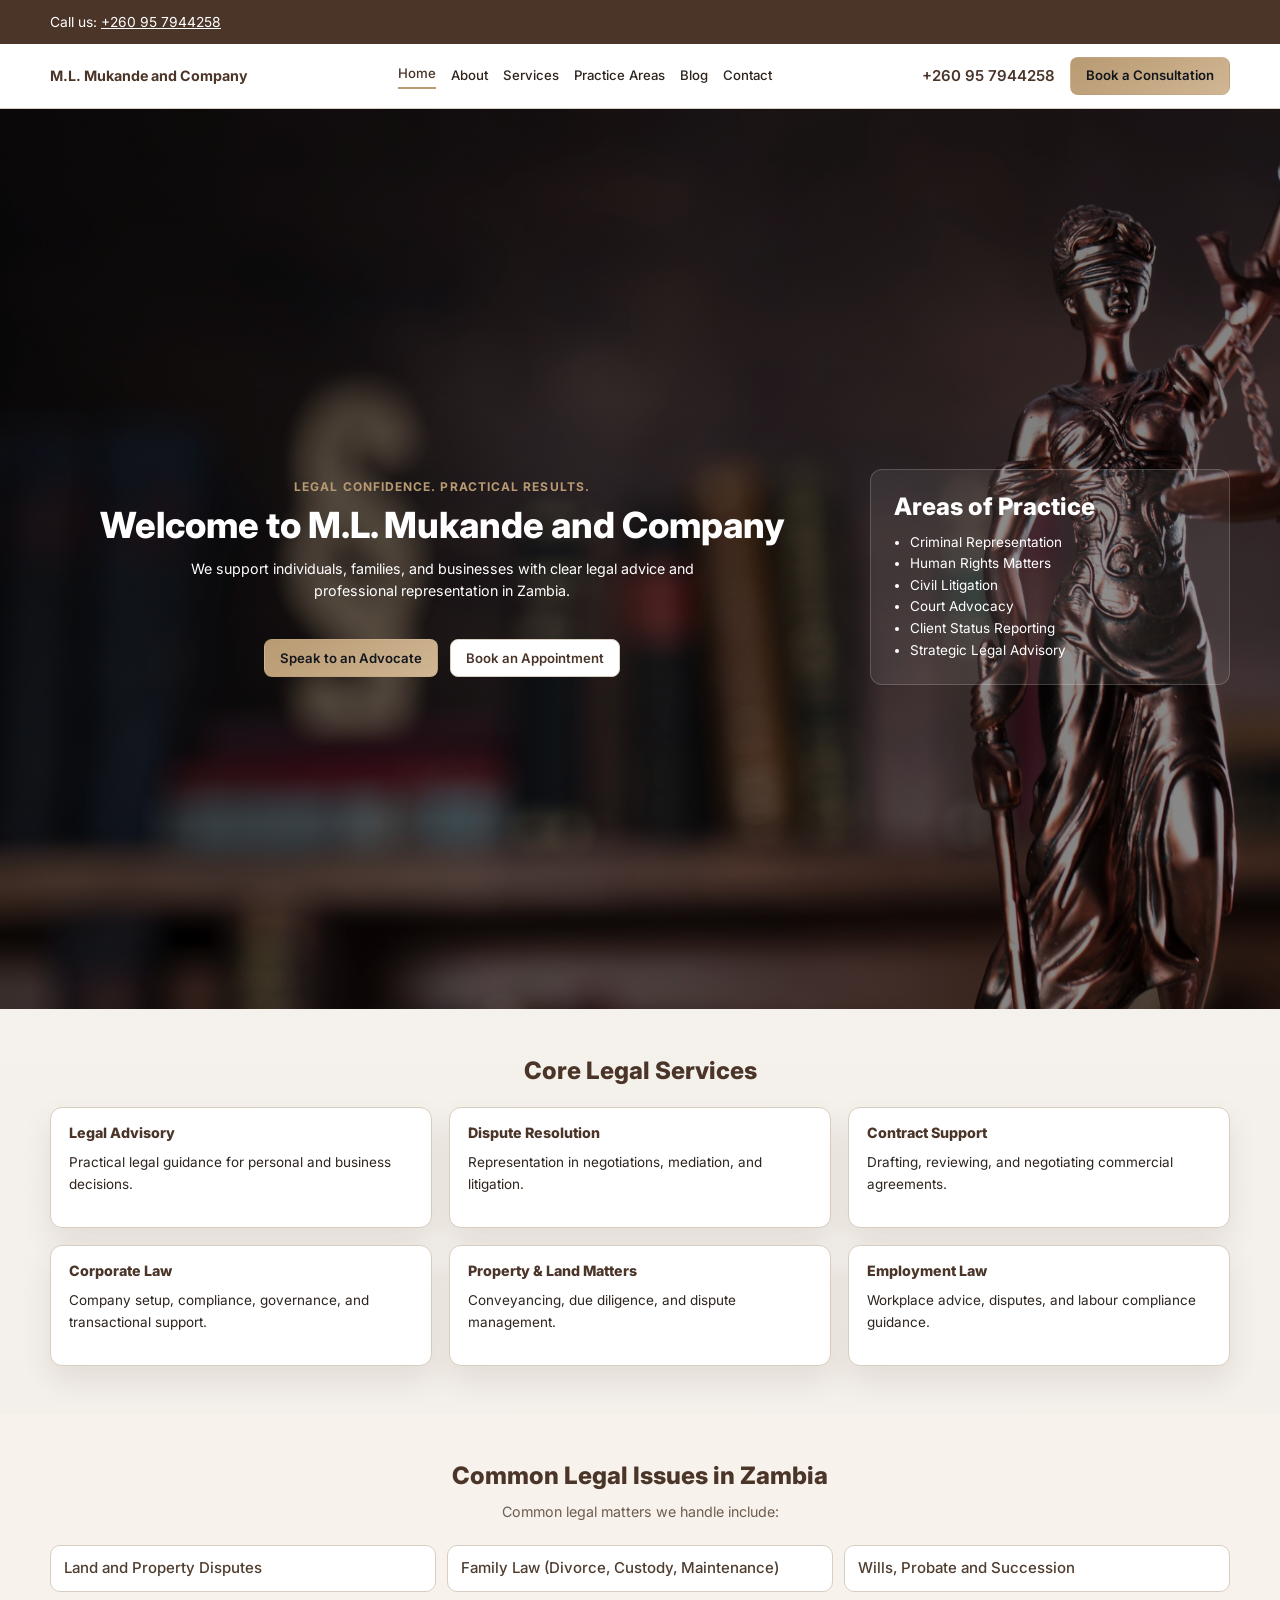
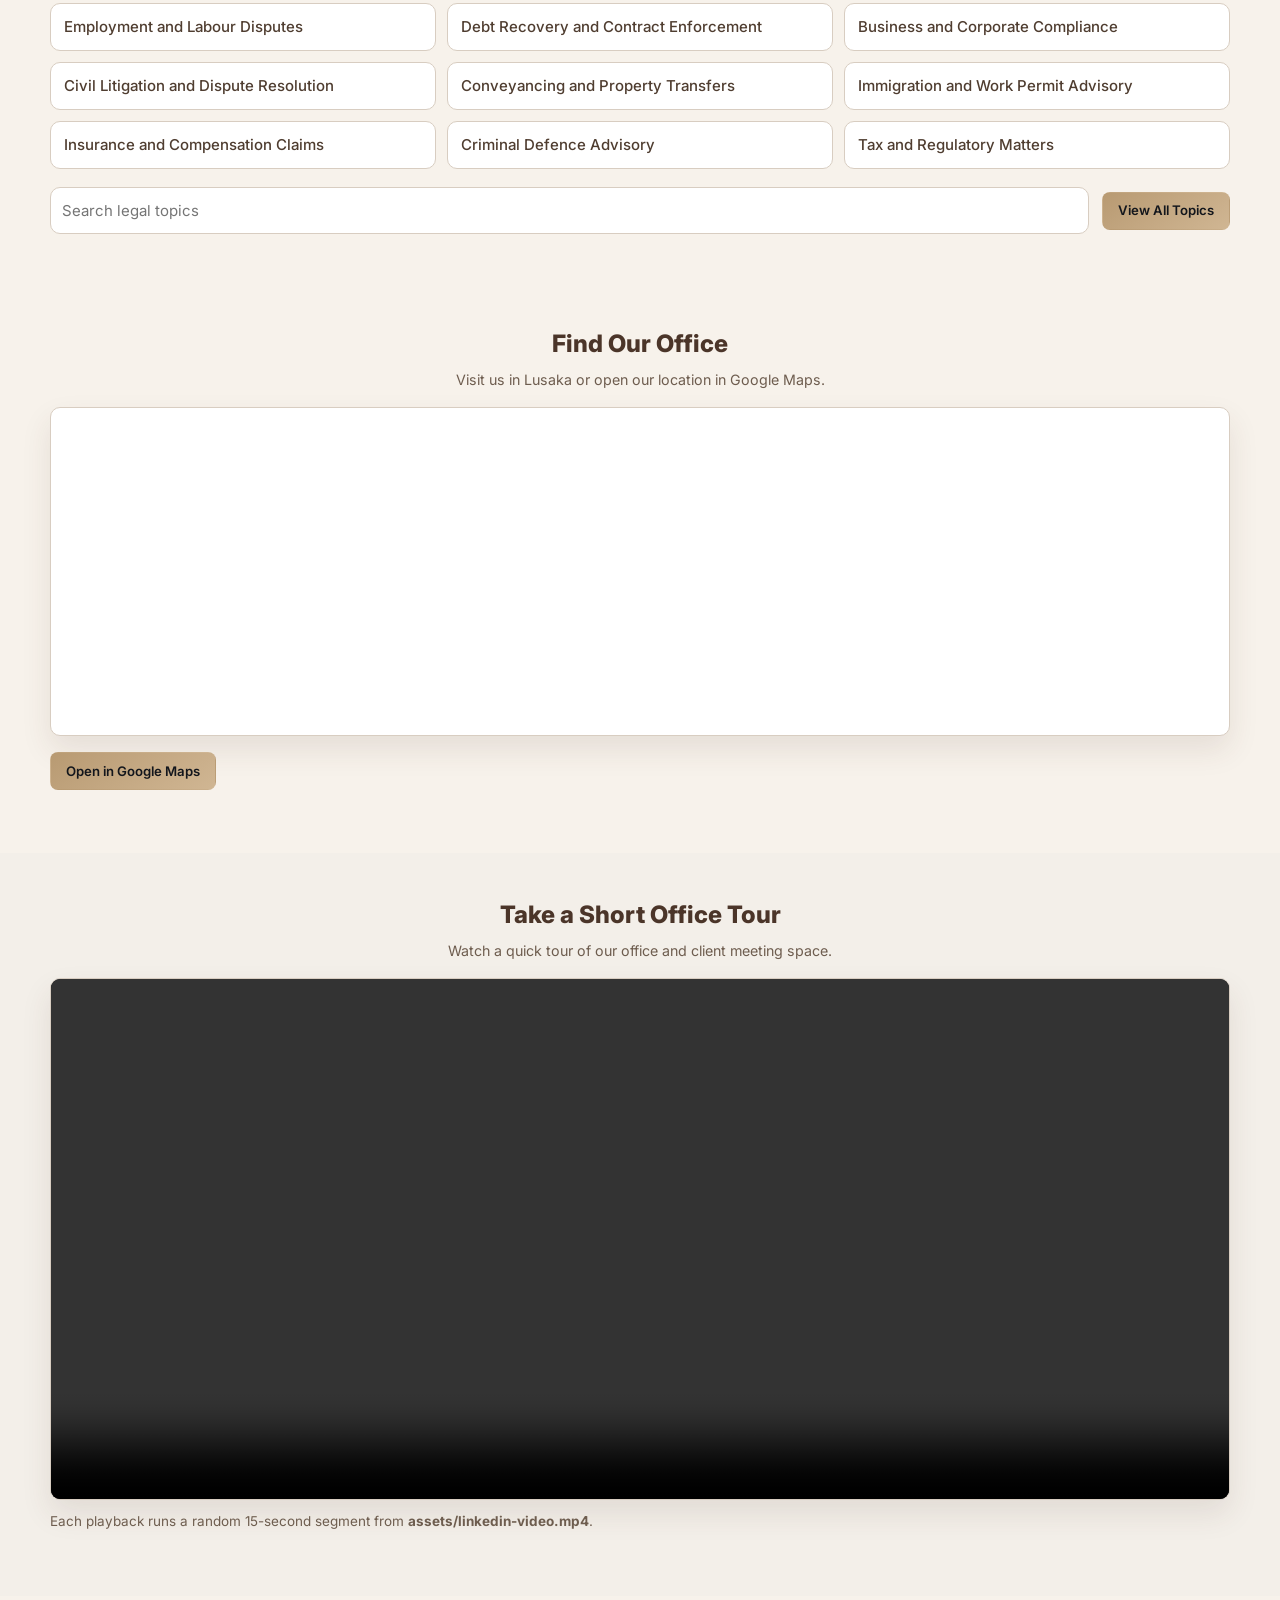
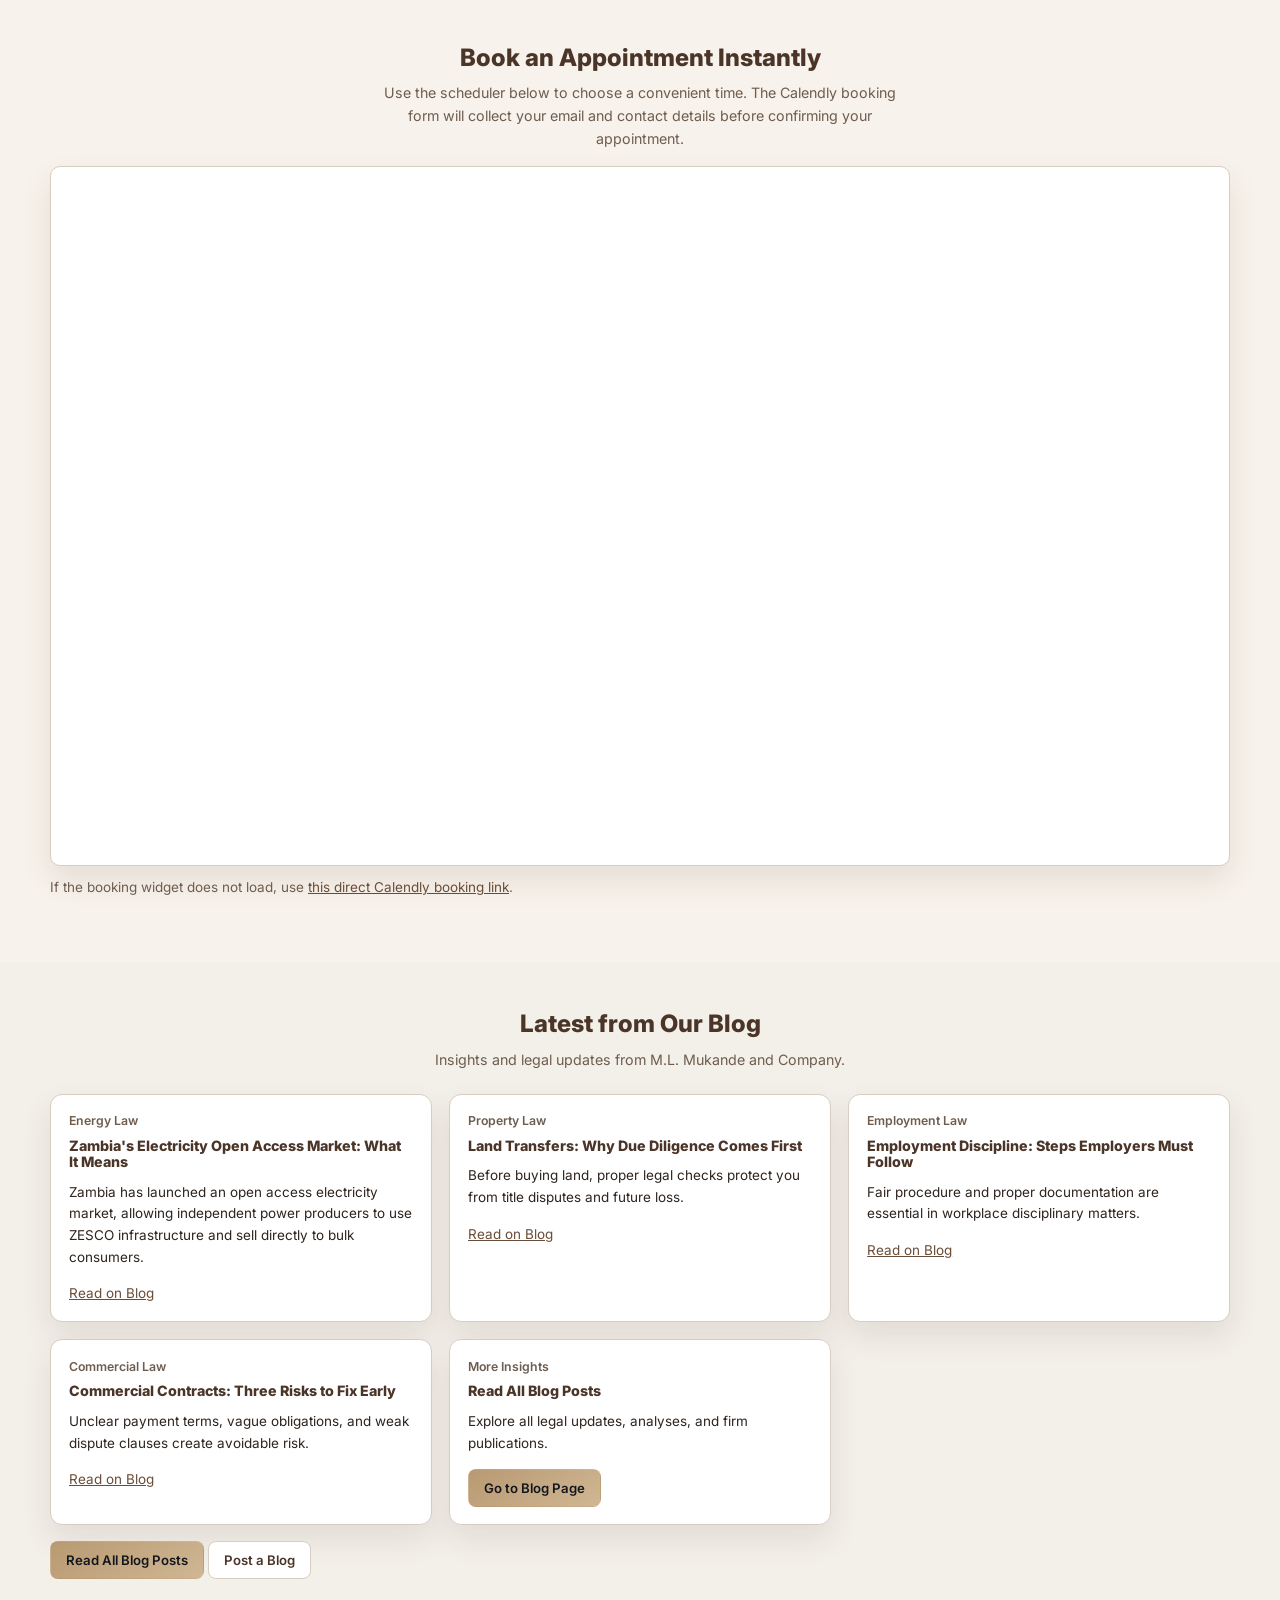
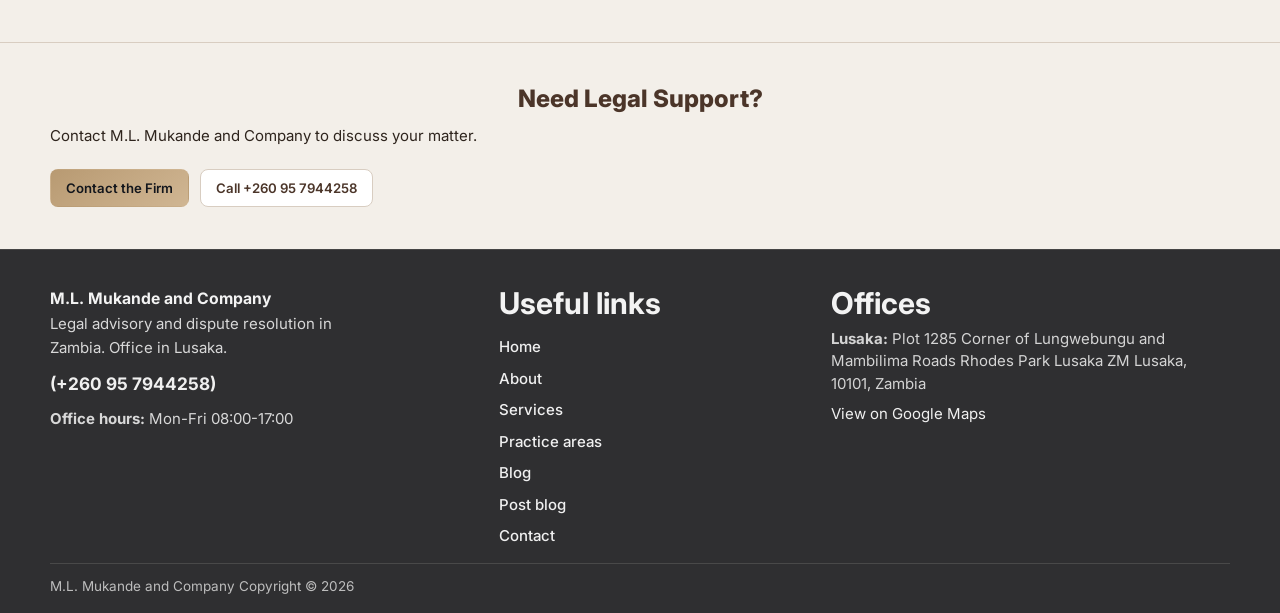
==== index.html @ 481af357 "Create dedicated M.L. Mukande and Company website. Clone the legal site structure into a separate pr" ====
﻿<!doctype html>
<html lang="en">
<head>
  <meta charset="UTF-8">
  <meta name="viewport" content="width=device-width, initial-scale=1.0">
  <title>M.L. Mukande and Company | Trusted Legal Services in Lusaka</title>
  <meta name="description" content="M.L. Mukande and Company provides legal advisory, dispute resolution, and representation services in Lusaka, Zambia.">
  <link rel="stylesheet" href="./styles.css">
</head>
<body>
  <a class="skip-link" href="#main-content">Skip to main content</a>

  <div class="top-contact-bar">
    <div class="container top-contact-inner">
      <p>Call us: <a href="tel:+260957944258">+260 95 7944258</a></p>
    </div>
  </div>

  <header class="site-header">
    <div class="container header-inner">
      <a href="./index.html" class="logo" aria-label="M.L. Mukande and Company home">
        <span>M.L. Mukande and Company</span>
      </a>
      <button class="menu-toggle" aria-expanded="false" aria-controls="primary-nav">Menu</button>
      <nav class="primary-nav" id="primary-nav" aria-label="Primary">
        <a class="active" href="./index.html">Home</a>
        <a href="./about.html">About</a>
        <a href="./services.html">Services</a>
        <a href="./practice-areas.html">Practice Areas</a>
        <a href="./blog.html">Blog</a>
        <a href="./contact.html">Contact</a>
      </nav>
      <div class="header-actions">
        <a class="phone-link" href="tel:+260957944258">+260 95 7944258</a>
        <a class="btn btn-primary" href="./contact.html#contact-form-panel">Book a Consultation</a>
      </div>
    </div>
  </header>

  <main id="main-content">
    <section class="hero section">
      <div class="container hero-grid">
        <div class="hero-copy">
          <p class="eyebrow">Legal Confidence. Practical Results.</p>
          <h1>Welcome to M.L. Mukande and Company</h1>
          <p class="hero-support">We support individuals, families, and businesses with clear legal advice and professional representation in Zambia.</p>
          <div class="hero-cta-group">
            <a class="btn btn-primary" href="./contact.html#contact-form-panel">Speak to an Advocate</a>
            <a class="btn btn-secondary" href="#book-appointment">Book an Appointment</a>
          </div>
        </div>
        <aside class="hero-card">
          <h2>Areas of Practice</h2>
          <ul class="feature-list">
            <li>Criminal Representation</li>
            <li>Human Rights Matters</li>
            <li>Civil Litigation</li>
            <li>Court Advocacy</li>
            <li>Client Status Reporting</li>
            <li>Strategic Legal Advisory</li>
          </ul>
        </aside>
      </div>
    </section>

    <section class="section">
      <div class="container">
        <h2>Core Legal Services</h2>
        <div class="card-grid">
          <article class="info-card">
            <h3>Legal Advisory</h3>
            <p>Practical legal guidance for personal and business decisions.</p>
          </article>
          <article class="info-card">
            <h3>Dispute Resolution</h3>
            <p>Representation in negotiations, mediation, and litigation.</p>
          </article>
          <article class="info-card">
            <h3>Contract Support</h3>
            <p>Drafting, reviewing, and negotiating commercial agreements.</p>
          </article>
          <article class="info-card">
            <h3>Corporate Law</h3>
            <p>Company setup, compliance, governance, and transactional support.</p>
          </article>
          <article class="info-card">
            <h3>Property &amp; Land Matters</h3>
            <p>Conveyancing, due diligence, and dispute management.</p>
          </article>
          <article class="info-card">
            <h3>Employment Law</h3>
            <p>Workplace advice, disputes, and labour compliance guidance.</p>
          </article>
        </div>
      </div>
    </section>

    <section class="section section-muted" id="common-legal-issues">
      <div class="container">
        <h2>Common Legal Issues in Zambia</h2>
        <p class="hero-support">Common legal matters we handle include:</p>
        <ul class="issues-grid" id="issues-list">
          <li class="issue-item">Land and Property Disputes</li>
          <li class="issue-item">Family Law (Divorce, Custody, Maintenance)</li>
          <li class="issue-item">Wills, Probate and Succession</li>
          <li class="issue-item">Employment and Labour Disputes</li>
          <li class="issue-item">Debt Recovery and Contract Enforcement</li>
          <li class="issue-item">Business and Corporate Compliance</li>
          <li class="issue-item">Civil Litigation and Dispute Resolution</li>
          <li class="issue-item">Conveyancing and Property Transfers</li>
          <li class="issue-item">Immigration and Work Permit Advisory</li>
          <li class="issue-item">Insurance and Compensation Claims</li>
          <li class="issue-item">Criminal Defence Advisory</li>
          <li class="issue-item">Tax and Regulatory Matters</li>
        </ul>
        <div class="issues-actions">
          <input
            class="issues-search"
            id="issues-search"
            type="search"
            placeholder="Search legal topics"
            aria-label="Search legal topics">
          <a class="btn btn-primary" href="./practice-areas.html">View All Topics</a>
        </div>
      </div>
    </section>

    <section class="section section-muted">
      <div class="container">
        <h2>Find Our Office</h2>
        <p class="hero-support">Visit us in Lusaka or open our location in Google Maps.</p>
        <div class="map-frame">
          <iframe
            title="M.L. Mukande and Company location map"
            src="https://www.google.com/maps?q=-15.4066739,28.3031119&z=17&output=embed"
            loading="lazy"
            referrerpolicy="no-referrer-when-downgrade"
            allowfullscreen></iframe>
        </div>
        <p class="section-cta-inline">
          <a class="btn btn-primary" href="https://www.google.com/maps/place/M.L.+Mukande+and+Company/data=!4m7!3m6!1s0x19408b99202123a7:0xde2181cd76dab82d!8m2!3d-15.4066739!4d28.3031119!16s%2Fg%2F11n5r_1ypg!19sChIJpyMhIJmLQBkRLbjads2BId4" target="_blank" rel="noopener noreferrer">Open in Google Maps</a>
        </p>
      </div>
    </section>

    <section class="section" id="office-tour">
      <div class="container">
        <h2>Take a Short Office Tour</h2>
        <p class="hero-support">Watch a quick tour of our office and client meeting space.</p>
        <div class="video-panel">
          <video class="office-tour-video" controls muted playsinline preload="metadata">
            <source src="./assets/linkedin-video.mp4" type="video/mp4">
            Your browser does not support HTML5 video playback.
          </video>
        </div>
        <p class="video-note">Each playback runs a random 15-second segment from <strong>assets/linkedin-video.mp4</strong>.</p>
      </div>
    </section>

    <section class="section section-muted" id="book-appointment">
      <div class="container">
        <h2>Book an Appointment Instantly</h2>
        <p class="hero-support">Use the scheduler below to choose a convenient time. The Calendly booking form will collect your email and contact details before confirming your appointment.</p>
        <div
          class="calendly-inline-widget"
          data-url="https://calendly.com/support-gymz/30min?hide_gdpr_banner=1"
          style="min-width:320px;height:700px;"></div>
        <p class="video-note">If the booking widget does not load, use <a href="https://calendly.com/support-gymz/30min" target="_blank" rel="noopener noreferrer">this direct Calendly booking link</a>.</p>
      </div>
    </section>

    <section class="section">
      <div class="container">
        <h2>Latest from Our Blog</h2>
        <p class="hero-support">Insights and legal updates from M.L. Mukande and Company.</p>
        <div id="home-blog-preview" class="card-grid"></div>
        <p class="section-cta-inline">
          <a class="btn btn-primary" href="./blog.html">Read All Blog Posts</a>
          <a class="btn btn-secondary" href="./post-blog.html">Post a Blog</a>
        </p>
      </div>
    </section>

    <section class="section final-cta">
      <div class="container final-cta-inner">
        <h2>Need Legal Support?</h2>
        <p>Contact M.L. Mukande and Company to discuss your matter.</p>
        <div class="hero-cta-group">
          <a class="btn btn-primary" href="./contact.html#contact-form-panel">Contact the Firm</a>
          <a class="btn btn-secondary" href="tel:+260957944258">Call +260 95 7944258</a>
        </div>
      </div>
    </section>
  </main>

  <footer class="site-footer">
    <div class="container footer-grid">
      <div class="footer-brand">
        <a href="./index.html" class="logo">
          <span>M.L. Mukande and Company</span>
        </a>
        <p>Legal advisory and dispute resolution in Zambia. Office in Lusaka.</p>
        <p class="footer-contact-strong"><a href="tel:+260957944258">(+260 95 7944258)</a></p>
        <p class="footer-contact-item"><strong>Office hours:</strong> Mon-Fri 08:00-17:00</p>
      </div>
      <nav class="footer-links" aria-label="Useful links">
        <h3 class="footer-title">Useful links</h3>
        <a href="./index.html">Home</a>
        <a href="./about.html">About</a>
        <a href="./services.html">Services</a>
        <a href="./practice-areas.html">Practice areas</a>
        <a href="./blog.html">Blog</a>
        <a href="./post-blog.html">Post blog</a>
        <a href="./contact.html">Contact</a>
      </nav>
      <div class="footer-offices">
        <h3 class="footer-title">Offices</h3>
        <p class="footer-contact-item"><strong>Lusaka:</strong> Plot 1285 Corner of Lungwebungu and Mambilima Roads Rhodes Park Lusaka ZM Lusaka, 10101, Zambia</p>
        <p class="footer-contact-item"><a href="https://www.google.com/maps/place/M.L.+Mukande+and+Company/data=!4m7!3m6!1s0x19408b99202123a7:0xde2181cd76dab82d!8m2!3d-15.4066739!4d28.3031119!16s%2Fg%2F11n5r_1ypg!19sChIJpyMhIJmLQBkRLbjads2BId4" target="_blank" rel="noopener noreferrer">View on Google Maps</a></p>
      </div>
    </div>
    <div class="container footer-bottom">
      <p class="disclaimer">M.L. Mukande and Company Copyright &copy; 2026</p>
    </div>
  </footer>

  <script src="./blog.js"></script>
  <script src="https://assets.calendly.com/assets/external/widget.js" async></script>
  <script src="./site.js"></script>
</body>
</html>
---- styles.css ----
@import url("https://fonts.googleapis.com/css2?family=Inter:wght@400;500;600;700;800&display=swap");

:root {
  --bg: #f3efe9;
  --surface: #ffffff;
  --surface-muted: #f7f2eb;
  --text: #2e241d;
  --text-muted: #6e5d4f;
  --border: #d8cdc1;
  --brand: #4b3529;
  --brand-soft: #6a4d38;
  --gold: #b89a72;
  --gold-soft: #d0b693;
  --radius: 12px;
  --shadow: 0 14px 30px rgba(75, 53, 41, 0.1);
}

*,
*::before,
*::after {
  box-sizing: border-box;
}

html {
  scroll-behavior: smooth;
  font-size: 15px;
}

body {
  margin: 0;
  font-family: "Inter", "Segoe UI", Tahoma, Geneva, Verdana, sans-serif;
  color: var(--text);
  background: linear-gradient(180deg, #f8f6f2 0%, var(--bg) 28%);
  line-height: 1.6;
}

.container {
  width: min(1180px, 94%);
  margin-inline: auto;
}

.skip-link {
  position: absolute;
  left: -9999px;
  top: 0;
}

.skip-link:focus {
  left: 1rem;
  top: 1rem;
  background: #fff;
  color: var(--brand);
  border: 1px solid var(--brand);
  border-radius: 8px;
  padding: 0.55rem 0.8rem;
}

a {
  color: var(--brand-soft);
}

a:focus-visible,
button:focus-visible,
input:focus-visible,
textarea:focus-visible {
  outline: 2px solid var(--gold);
  outline-offset: 2px;
}

.top-contact-bar {
  background: var(--brand);
  color: #fff;
  font-size: 0.92rem;
}

.top-contact-inner {
  min-height: 44px;
  display: flex;
  align-items: center;
}

.top-contact-inner p {
  margin: 0;
}

.top-contact-inner a {
  color: #fff;
}

.site-header {
  position: sticky;
  top: 0;
  z-index: 10;
  background: rgba(255, 255, 255, 0.96);
  backdrop-filter: blur(8px);
  border-bottom: 1px solid var(--border);
}

.header-inner {
  display: flex;
  align-items: center;
  justify-content: space-between;
  gap: 1rem;
  min-height: 64px;
}

.logo {
  display: inline-flex;
  align-items: center;
  gap: 0.5rem;
  text-decoration: none;
  color: var(--brand);
  font-weight: 700;
  font-size: 0.95rem;
}

.logo-mark {
  width: 40px;
  height: 40px;
  object-fit: contain;
  border-radius: 6px;
  background: #fff;
  flex: 0 0 auto;
}

.primary-nav {
  display: none;
  gap: 1rem;
  font-size: 0.88rem;
}

.primary-nav a,
.footer-links a {
  text-decoration: none;
  color: var(--text);
  font-weight: 500;
}

.primary-nav a.active {
  color: var(--brand);
  border-bottom: 2px solid var(--gold);
  padding-bottom: 0.2rem;
}

.menu-toggle {
  border: 1px solid var(--border);
  background: #fff;
  color: var(--text);
  padding: 0.55rem 0.82rem;
  border-radius: 8px;
}

.header-actions {
  display: none;
  align-items: center;
  gap: 1rem;
}

.phone-link {
  color: var(--brand);
  text-decoration: none;
  font-weight: 600;
  white-space: nowrap;
}

.btn {
  display: inline-flex;
  justify-content: center;
  align-items: center;
  min-height: 38px;
  padding: 0.5rem 1rem;
  border-radius: 8px;
  text-decoration: none;
  font-weight: 600;
  font-size: 0.88rem;
  border: 1px solid transparent;
  cursor: pointer;
  transition: 180ms ease;
}

.btn-primary {
  background: linear-gradient(145deg, var(--gold), var(--gold-soft));
  color: #13161c;
}

.btn-secondary {
  background: #fff;
  color: var(--brand);
  border-color: var(--border);
}

.btn-primary:hover,
.btn-secondary:hover {
  transform: translateY(-1px);
}

.section {
  padding: 3.2rem 0;
}

.section-muted {
  background: var(--surface-muted);
}

h1,
h2,
h3 {
  margin: 0 0 0.75rem;
  line-height: 1.15;
  font-weight: 800;
  color: var(--brand);
}

main h1,
main h2 {
  text-align: center;
}

main .hero-copy h1,
main .hero-copy .eyebrow,
main .hero-copy .hero-support,
main .page-hero .eyebrow,
main .page-hero .hero-support,
main .section > .container > .hero-support {
  text-align: center;
  margin-inline: auto;
}

main .hero-card h2,
main .info-card h2,
main .info-card h3,
main .contact-panel h2,
main .blog-card h2 {
  text-align: left;
}

h1 {
  font-size: clamp(1.7rem, 3.5vw, 2.4rem);
}

h2 {
  font-size: clamp(1.15rem, 2.2vw, 1.6rem);
}

h3 {
  font-size: 0.95rem;
}

p {
  margin: 0 0 1rem;
}

.eyebrow {
  color: var(--gold);
  text-transform: uppercase;
  letter-spacing: 0.09em;
  font-size: 0.8rem;
  font-weight: 700;
  margin-bottom: 0.6rem;
}

.hero {
  background-image:
    linear-gradient(112deg, rgba(0, 0, 0, 0.62), rgba(0, 0, 0, 0.45)),
    url("./assets/Background.jpg");
  background-size: cover;
  background-position: center;
  background-repeat: no-repeat;
  color: #f8f6f2;
  min-height: 100vh;
}

.hero.section {
  padding: 0;
}

.hero .container {
  min-height: 100vh;
  display: grid;
  align-items: center;
  padding-top: clamp(5.5rem, 10vh, 7.5rem);
  padding-bottom: clamp(2.5rem, 6vh, 4rem);
}

.hero h1,
.hero h2,
.hero h3 {
  color: #fff;
}

.hero-support {
  color: var(--text-muted);
  max-width: 60ch;
  font-size: 0.95rem;
}

.hero .hero-support {
  color: #ffffff;
}

.hero-grid {
  display: grid;
  grid-template-columns: 1fr;
  gap: 1.4rem;
  align-items: center;
  min-height: min(720px, calc(100vh - 10rem));
}

.hero-copy {
  display: flex;
  flex-direction: column;
  align-items: center;
  justify-content: center;
  max-width: 760px;
  margin-inline: auto;
}

.hero-copy .hero-cta-group {
  justify-content: center;
}

.hero-card,
.info-card,
.contact-panel {
  background: var(--surface);
  border: 1px solid var(--border);
  border-radius: var(--radius);
  box-shadow: var(--shadow);
}

.hero-card {
  padding: 1.5rem;
  background: rgba(255, 255, 255, 0.08);
  border-color: rgba(255, 255, 255, 0.18);
  box-shadow: none;
  width: min(100%, 360px);
  margin-inline: auto;
}

.hero-card h2 {
  color: #fff;
}

.feature-list {
  margin: 0.5rem 0 0;
  padding-left: 1.1rem;
  color: #ffffff;
  font-size: 0.9rem;
}

.hero-cta-group {
  display: flex;
  flex-wrap: wrap;
  gap: 0.75rem;
  margin-top: 1.4rem;
}

.card-grid {
  margin-top: 1.5rem;
  display: grid;
  grid-template-columns: 1fr;
  gap: 1.15rem;
}

.info-card {
  padding: 1.1rem 1.2rem;
  font-size: 0.9rem;
}

.issues-grid {
  margin-top: 1.4rem;
  display: grid;
  grid-template-columns: 1fr;
  gap: 0.75rem;
  padding: 0;
}

.issue-item {
  list-style: none;
  background: #fff;
  border: 1px solid var(--border);
  border-radius: 10px;
  padding: 0.72rem 0.84rem;
  font-weight: 500;
  color: #4f3d30;
}

.issues-actions {
  display: grid;
  grid-template-columns: 1fr;
  gap: 0.9rem;
  margin-top: 1.25rem;
}

.issues-search {
  width: 100%;
  border: 1px solid var(--border);
  border-radius: 10px;
  padding: 0.68rem 0.75rem;
  font: inherit;
  background: #fff;
}

.blog-toolbar {
  display: flex;
  flex-wrap: wrap;
  gap: 0.75rem;
  margin-bottom: 1rem;
}

.blog-grid {
  display: grid;
  grid-template-columns: 1fr;
  gap: 1rem;
}

.blog-card {
  background: #fff;
  border: 1px solid var(--border);
  border-radius: var(--radius);
  box-shadow: var(--shadow);
  overflow: hidden;
}

.blog-card-content {
  padding: 1rem 1.1rem;
}

.blog-meta {
  font-size: 0.82rem;
  color: var(--text-muted);
  font-weight: 600;
  margin-bottom: 0.45rem;
}

.blog-card-image {
  width: 100%;
  max-height: 320px;
  object-fit: cover;
}

.blog-details summary {
  cursor: pointer;
  color: var(--brand-soft);
  font-weight: 600;
  margin-bottom: 0.6rem;
}

.form-status {
  margin-top: 0.6rem;
  font-size: 0.9rem;
  color: var(--brand-soft);
  font-weight: 600;
}

.page-hero {
  padding-top: 2.4rem;
  padding-bottom: 2rem;
  background: linear-gradient(180deg, #fbf8f3 0%, #f5f4f1 100%);
}

.steps-list {
  margin: 1rem 0 0;
  padding-left: 1.2rem;
  max-width: 70ch;
}

.steps-list li {
  margin-bottom: 0.7rem;
}

.contact-grid {
  display: grid;
  grid-template-columns: 1fr;
  gap: 1.4rem;
}

.contact-panel {
  padding: 1.45rem;
}

.contact-form {
  display: grid;
  gap: 0.62rem;
}

.contact-form label {
  font-weight: 600;
}

.contact-form input,
.contact-form textarea {
  width: 100%;
  border: 1px solid var(--border);
  border-radius: 10px;
  padding: 0.7rem 0.75rem;
  font: inherit;
}

.map-frame {
  margin-top: 1rem;
  border: 1px solid var(--border);
  border-radius: 10px;
  overflow: hidden;
  box-shadow: var(--shadow);
  background: #fff;
}

.map-frame iframe {
  width: 100%;
  min-height: 320px;
  border: 0;
}

.video-panel {
  margin-top: 1rem;
  background: #fff;
  border: 1px solid var(--border);
  border-radius: 10px;
  box-shadow: var(--shadow);
  overflow: hidden;
}

.office-tour-video {
  width: 100%;
  max-height: 520px;
  display: block;
  background: #000;
}

.video-note {
  margin-top: 0.75rem;
  font-size: 0.9rem;
  color: var(--text-muted);
}

.calendly-inline-widget {
  margin-top: 1rem;
  border: 1px solid var(--border);
  border-radius: 10px;
  box-shadow: var(--shadow);
  background: #fff;
  overflow: hidden;
}

.section-cta-inline {
  margin-top: 1.1rem;
}

.final-cta {
  border-top: 1px solid var(--border);
  padding-top: 2.8rem;
  padding-bottom: 2.8rem;
}

.site-footer {
  border-top: 1px solid #454545;
  background: #2f2f31;
  color: #ececec;
  padding: 2.4rem 0 1rem;
}

.footer-grid {
  display: grid;
  gap: 1.8rem;
  grid-template-columns: 1fr;
}

.footer-links {
  display: flex;
  flex-direction: column;
  gap: 0.5rem;
}

.site-footer .logo {
  color: #f3f3f3;
  font-size: 1.05rem;
}

.site-footer .logo-mark {
  width: 34px;
  height: 34px;
}

.footer-title {
  color: #f3f3f3;
  margin-bottom: 0.45rem;
  font-size: 2rem;
  font-weight: 700;
}

.footer-contact-item {
  margin-bottom: 0.55rem;
  color: #d4d4d4;
  line-height: 1.5;
}

.footer-brand p {
  color: #d8d8d8;
  margin-bottom: 0.7rem;
  max-width: 34ch;
}

.footer-contact-strong {
  font-size: 1.15rem;
  font-weight: 700;
}

.footer-contact-strong a {
  color: #f3f3f3;
  text-decoration: underline;
}

.site-footer a {
  color: #f0f0f0;
  text-decoration: none;
}

.site-footer a:hover {
  color: #ffffff;
  text-decoration: underline;
}

.footer-bottom {
  border-top: 1px solid #494949;
  margin-top: 1rem;
  padding-top: 0.8rem;
  text-align: left;
}

.disclaimer {
  margin: 0;
  color: #bdbdbd;
  font-size: 0.9rem;
}

.primary-nav.nav-open {
  display: flex;
  flex-direction: column;
  position: absolute;
  left: 3%;
  right: 3%;
  top: 84px;
  background: #fff;
  border: 1px solid var(--border);
  border-radius: var(--radius);
  padding: 0.85rem;
  box-shadow: var(--shadow);
}

@media (min-width: 760px) {
  .menu-toggle {
    display: none;
  }

  .primary-nav {
    display: flex;
    align-items: center;
  }

  .header-actions {
    display: flex;
  }

  .hero-grid {
    grid-template-columns: 1fr 360px;
    gap: 2.4rem;
  }

  .hero-card {
    justify-self: end;
    margin-inline: 0;
  }

  .card-grid {
    grid-template-columns: repeat(2, minmax(0, 1fr));
  }

  .contact-grid {
    grid-template-columns: 1fr 1.05fr;
  }

  .issues-grid {
    grid-template-columns: repeat(2, minmax(0, 1fr));
  }

  .issues-actions {
    grid-template-columns: 1fr auto;
    align-items: center;
  }

  .blog-grid {
    grid-template-columns: repeat(2, minmax(0, 1fr));
  }

  .footer-grid {
    grid-template-columns: 1.25fr 0.9fr 1.2fr;
    column-gap: 2.2rem;
    align-items: start;
  }
}

@media (min-width: 1024px) {
  .card-grid {
    grid-template-columns: repeat(3, minmax(0, 1fr));
  }

  .issues-grid {
    grid-template-columns: repeat(3, minmax(0, 1fr));
  }

  .blog-grid {
    grid-template-columns: repeat(3, minmax(0, 1fr));
  }
}
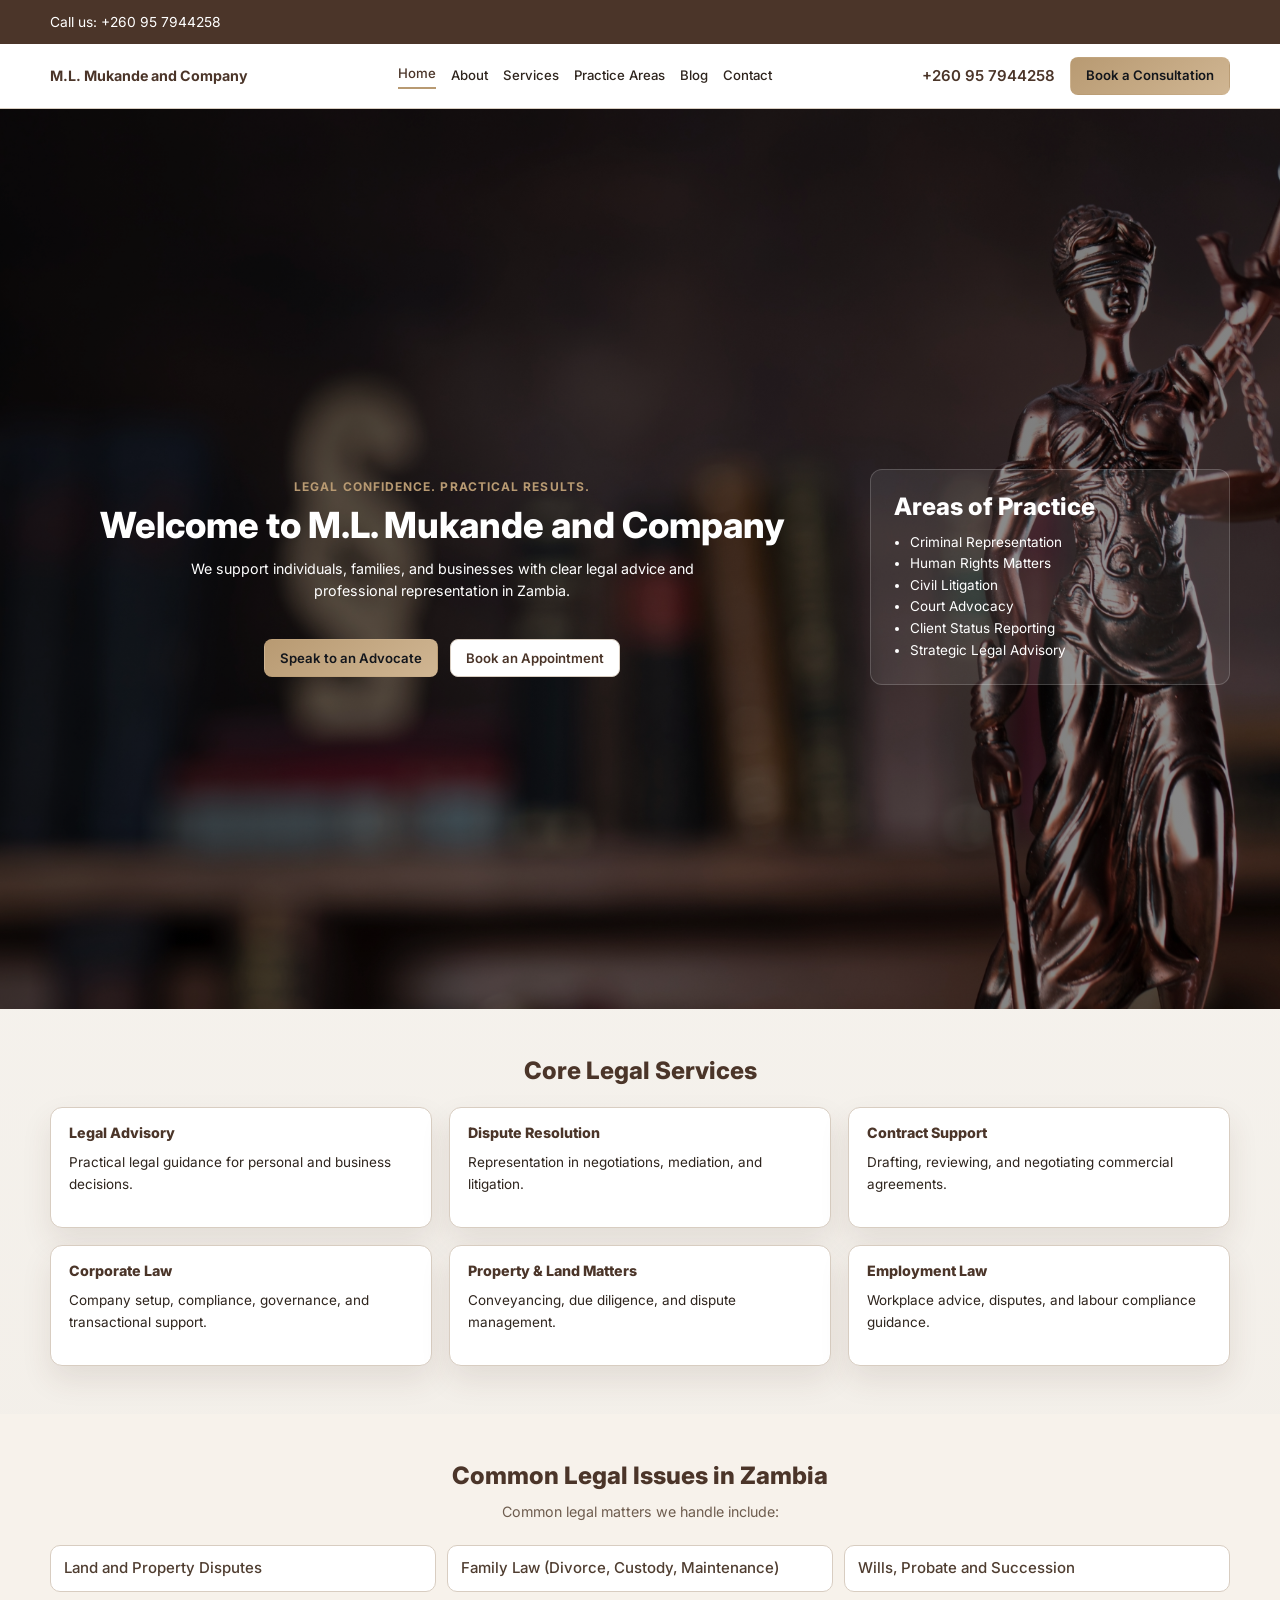
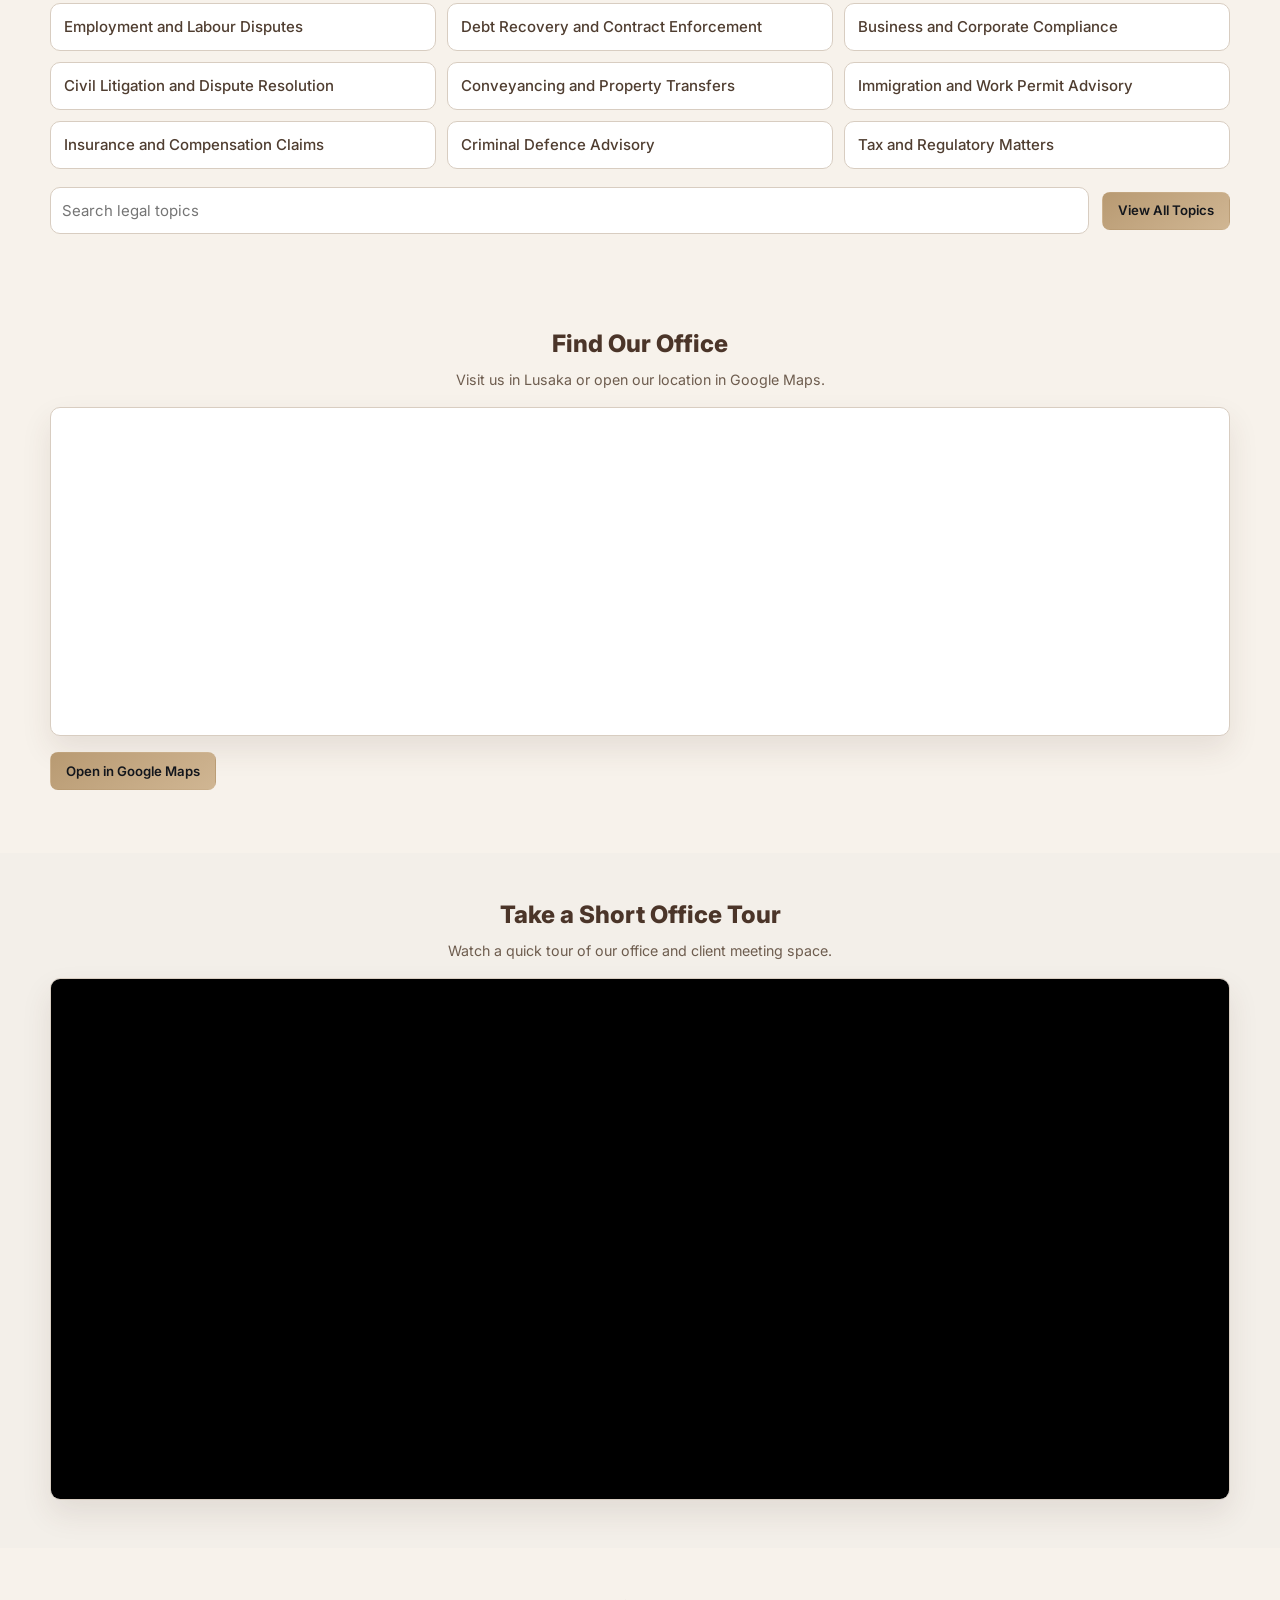
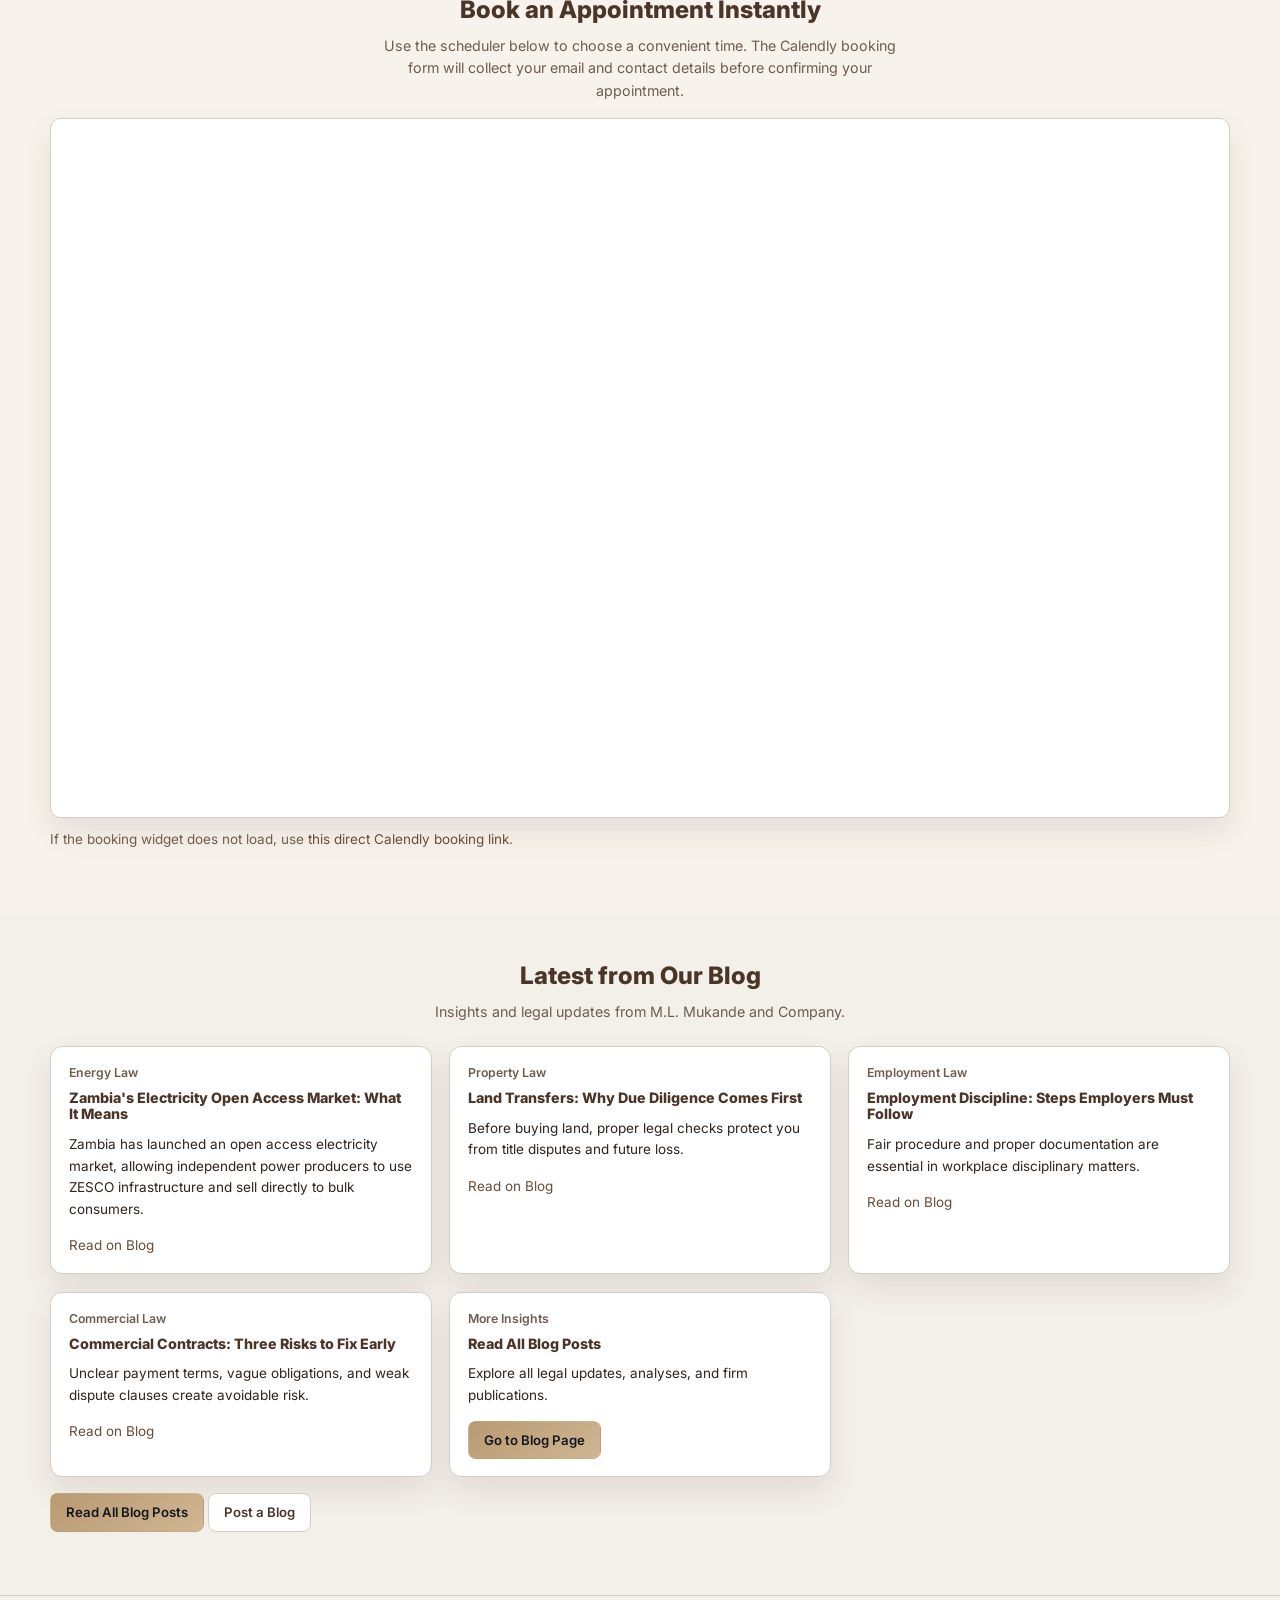
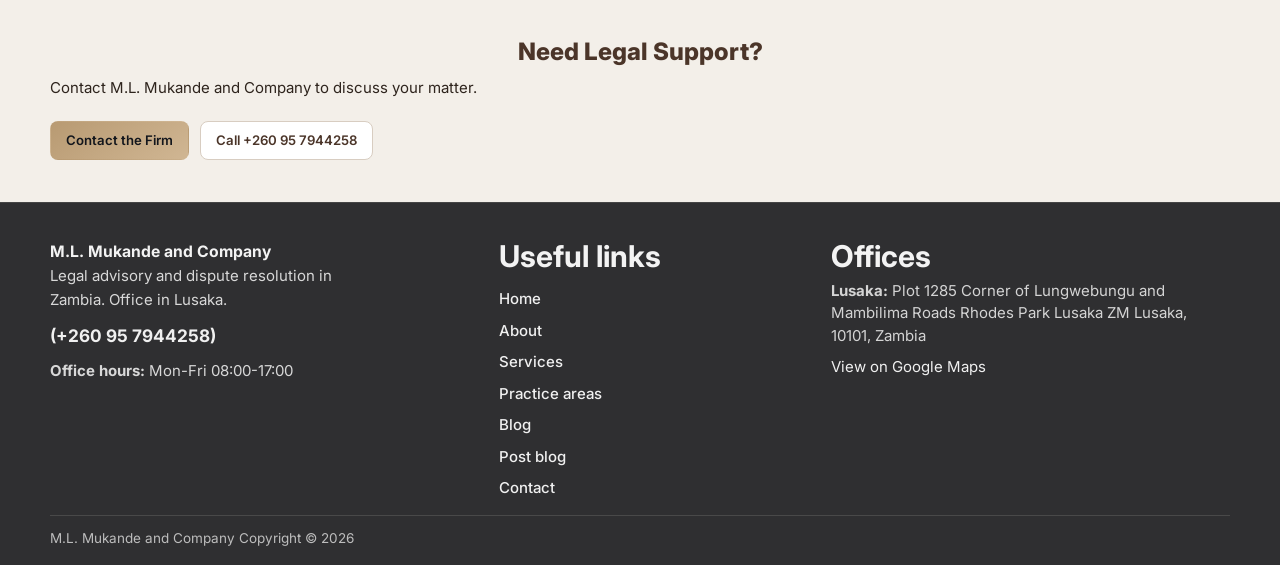
==== commit e1210d7d: "Keep locked UI fully visible. Remove the random clip note text and preserve full header/footer layou" ====
--- a/index.html
+++ b/index.html
@@ -153,7 +153,6 @@
             Your browser does not support HTML5 video playback.
           </video>
         </div>
-        <p class="video-note">Each playback runs a random 15-second segment from <strong>assets/linkedin-video.mp4</strong>.</p>
       </div>
     </section>
 
--- a/styles.css
+++ b/styles.css
@@ -634,6 +634,14 @@
   font-size: 0.9rem;
 }
 
+.is-disabled-control {
+  opacity: 1;
+  cursor: not-allowed !important;
+  pointer-events: none !important;
+  text-decoration: none !important;
+  filter: none !important;
+}
+
 .primary-nav.nav-open {
   display: flex;
   flex-direction: column;
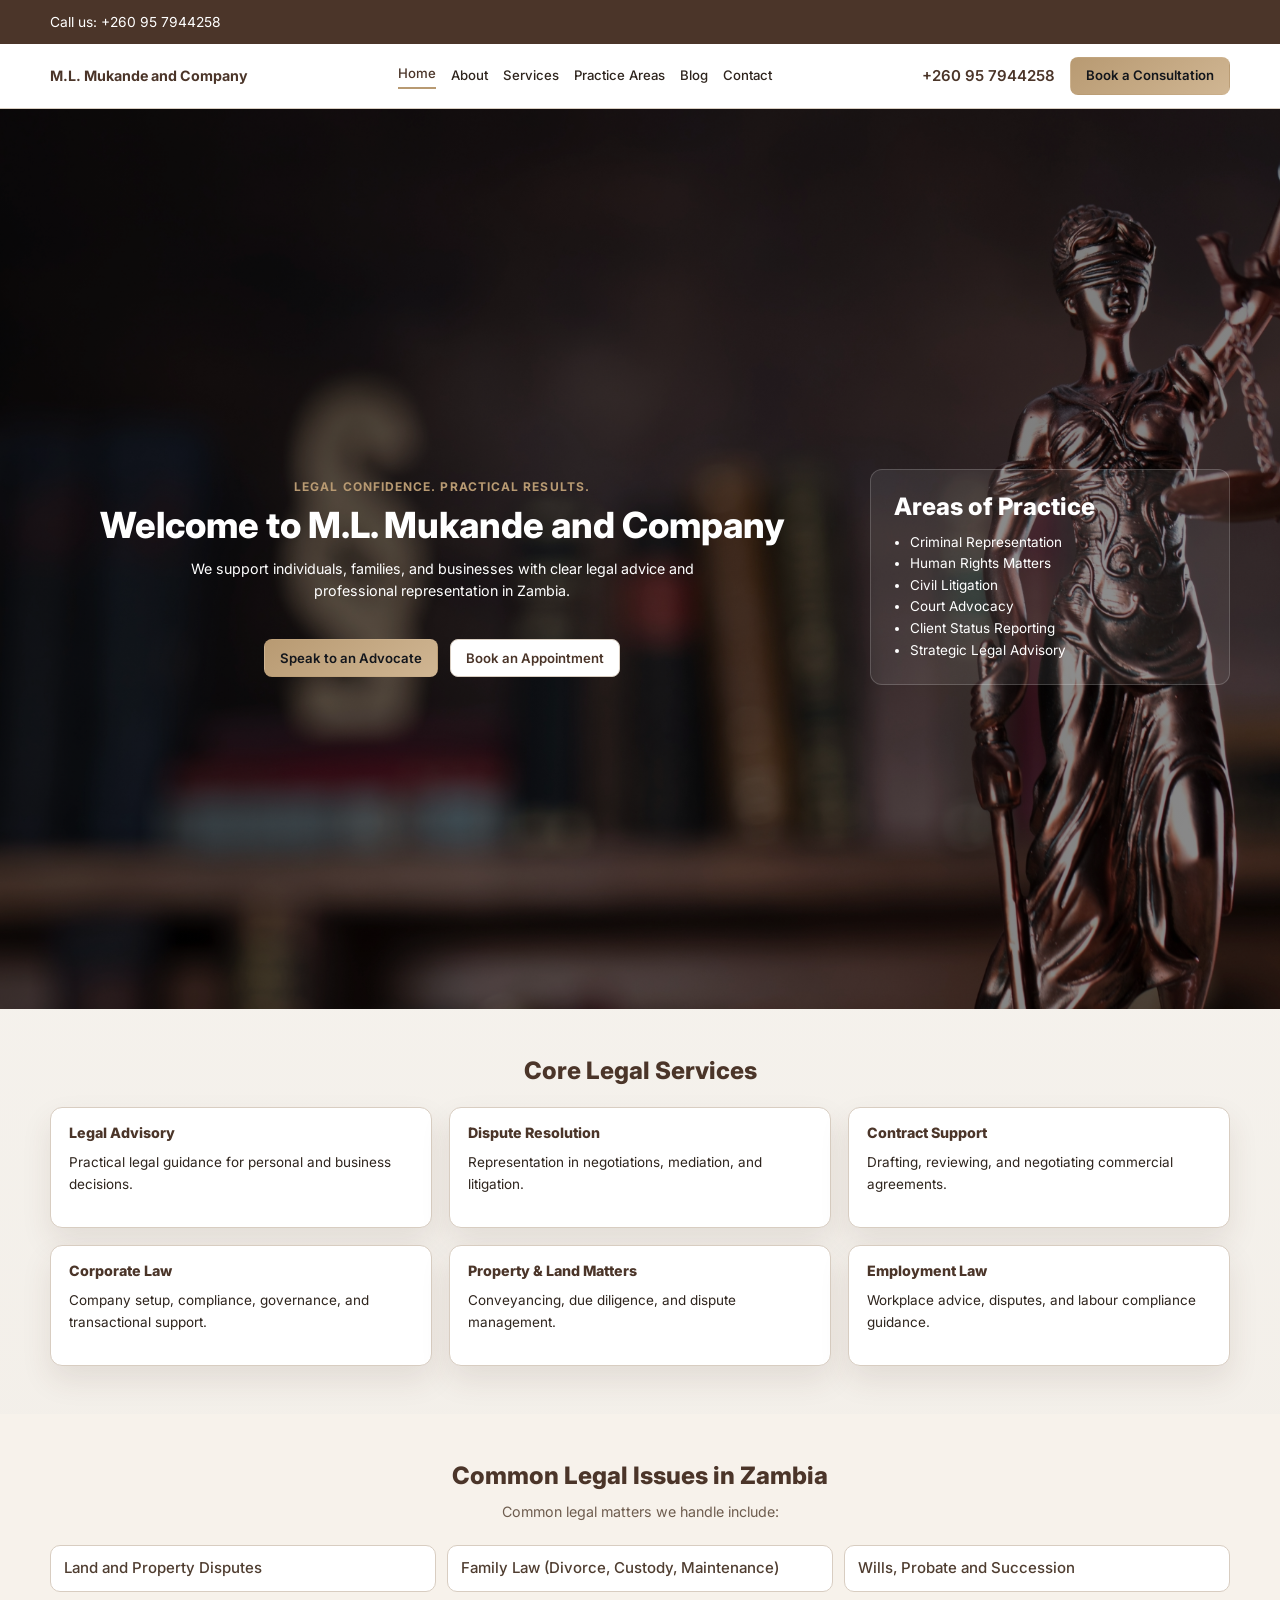
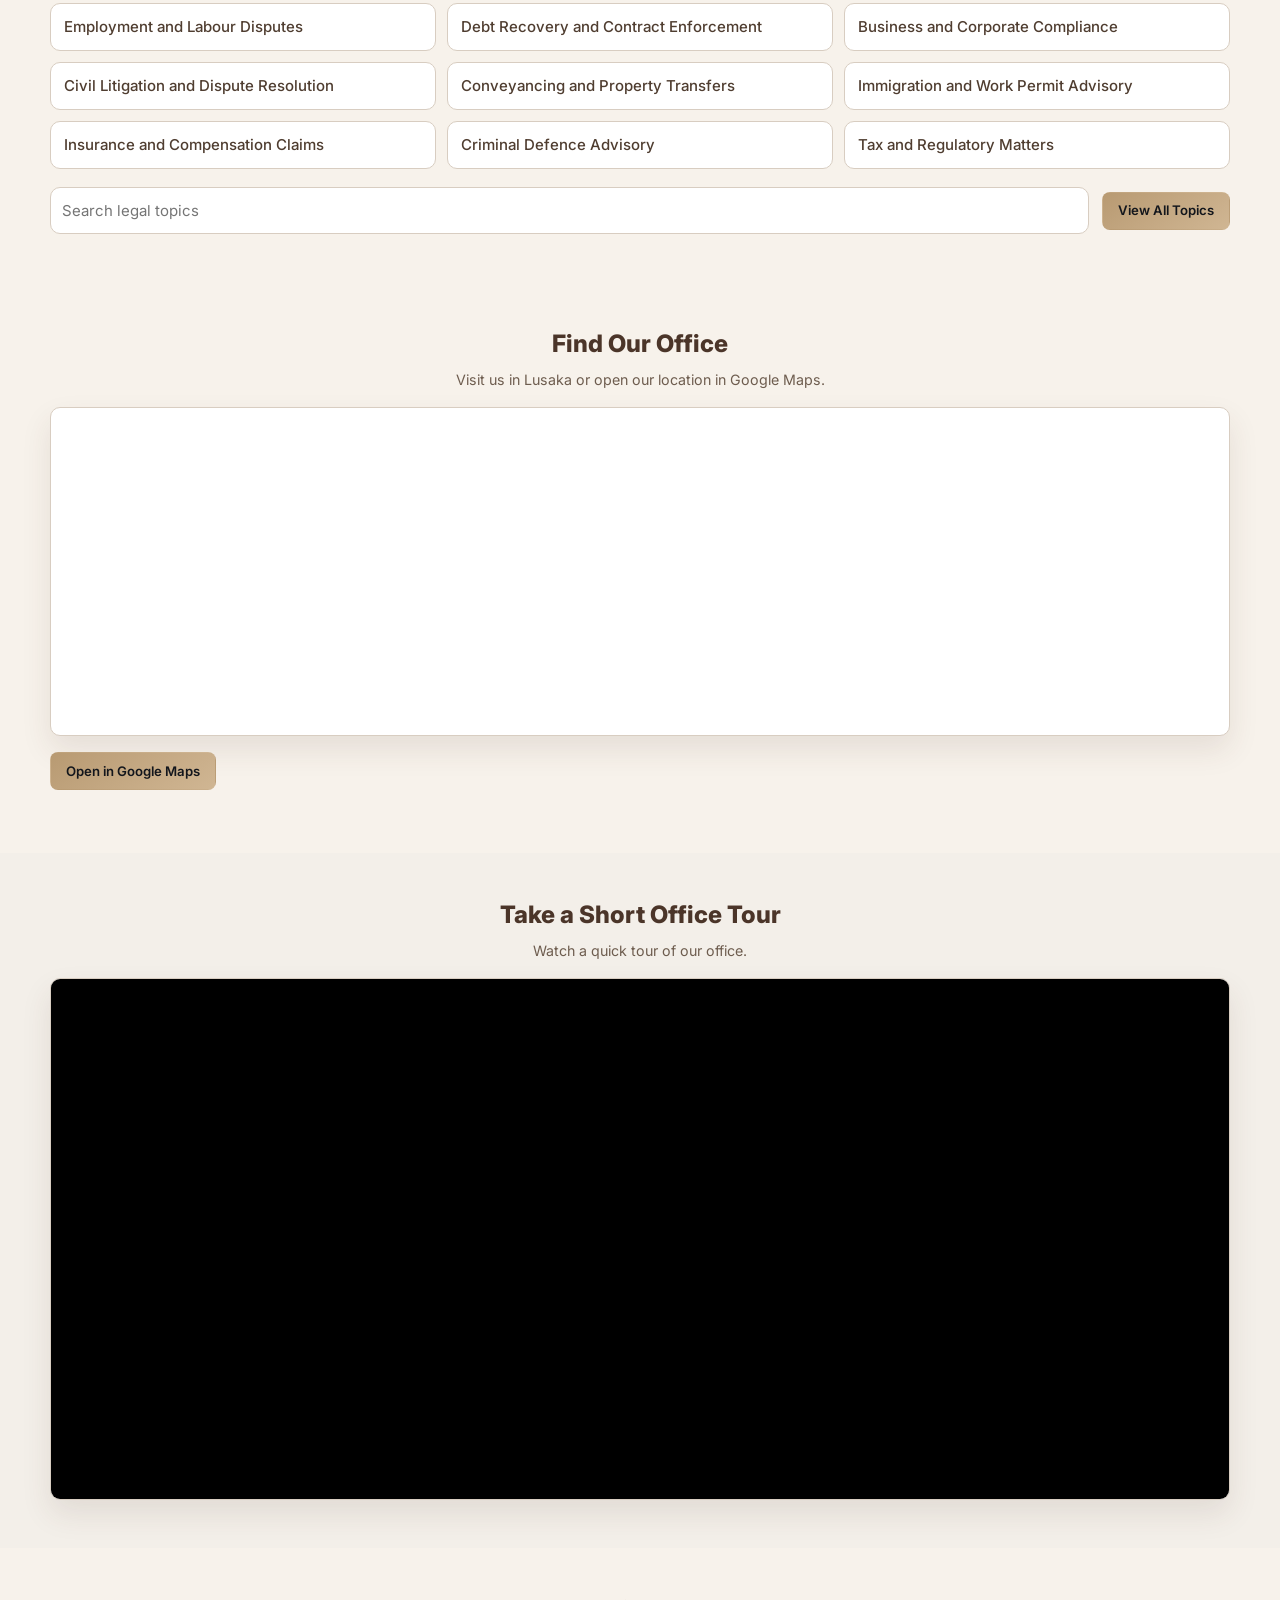
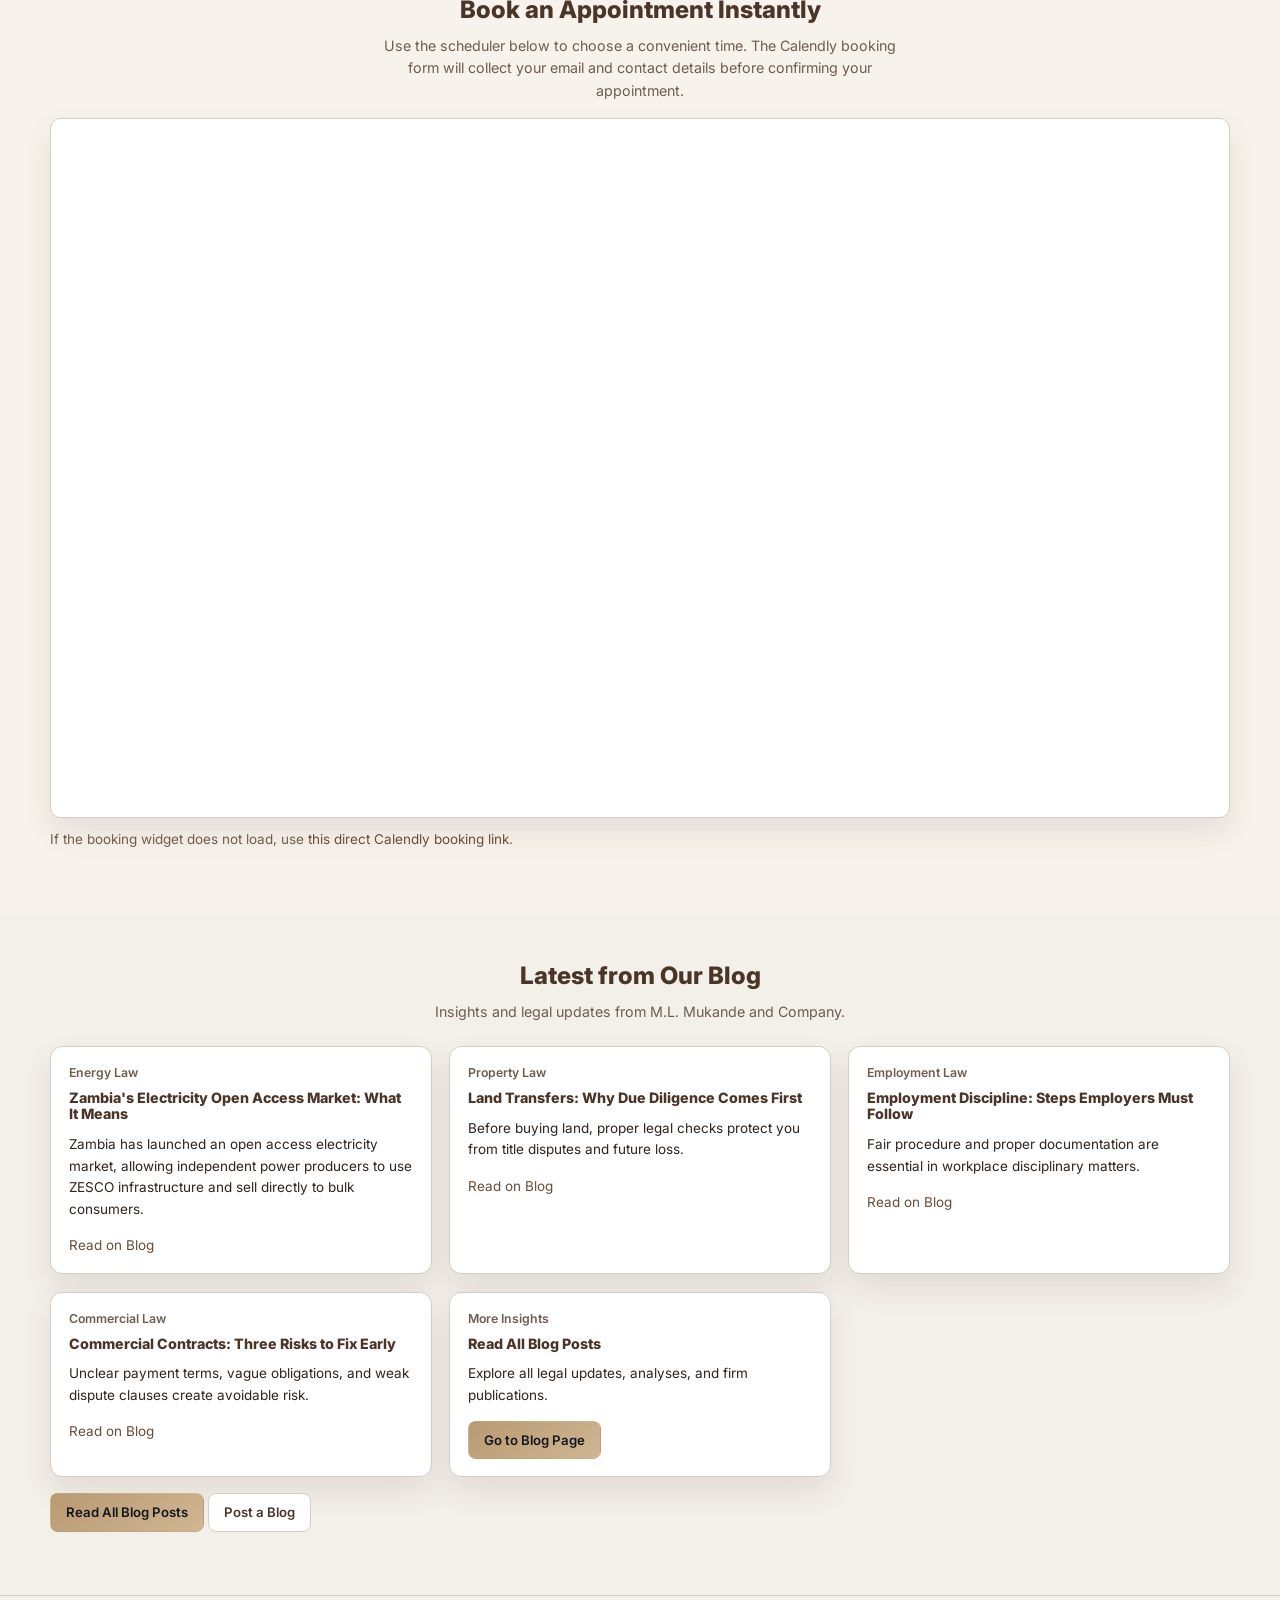
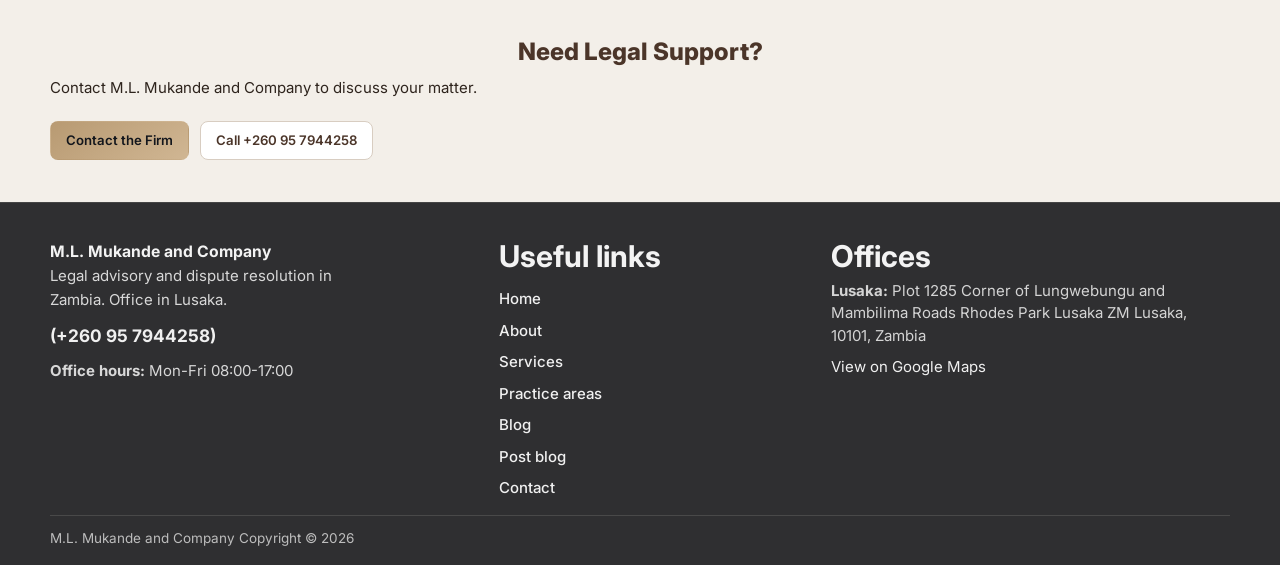
==== commit fbbfc9e9: "Refine office tour supporting text Shorten the homepage tour line while keeping lock-mode behavior u" ====
--- a/index.html
+++ b/index.html
@@ -146,7 +146,7 @@
     <section class="section" id="office-tour">
       <div class="container">
         <h2>Take a Short Office Tour</h2>
-        <p class="hero-support">Watch a quick tour of our office and client meeting space.</p>
+        <p class="hero-support">Watch a quick tour of our office.</p>
         <div class="video-panel">
           <video class="office-tour-video" controls muted playsinline preload="metadata">
             <source src="./assets/linkedin-video.mp4" type="video/mp4">
